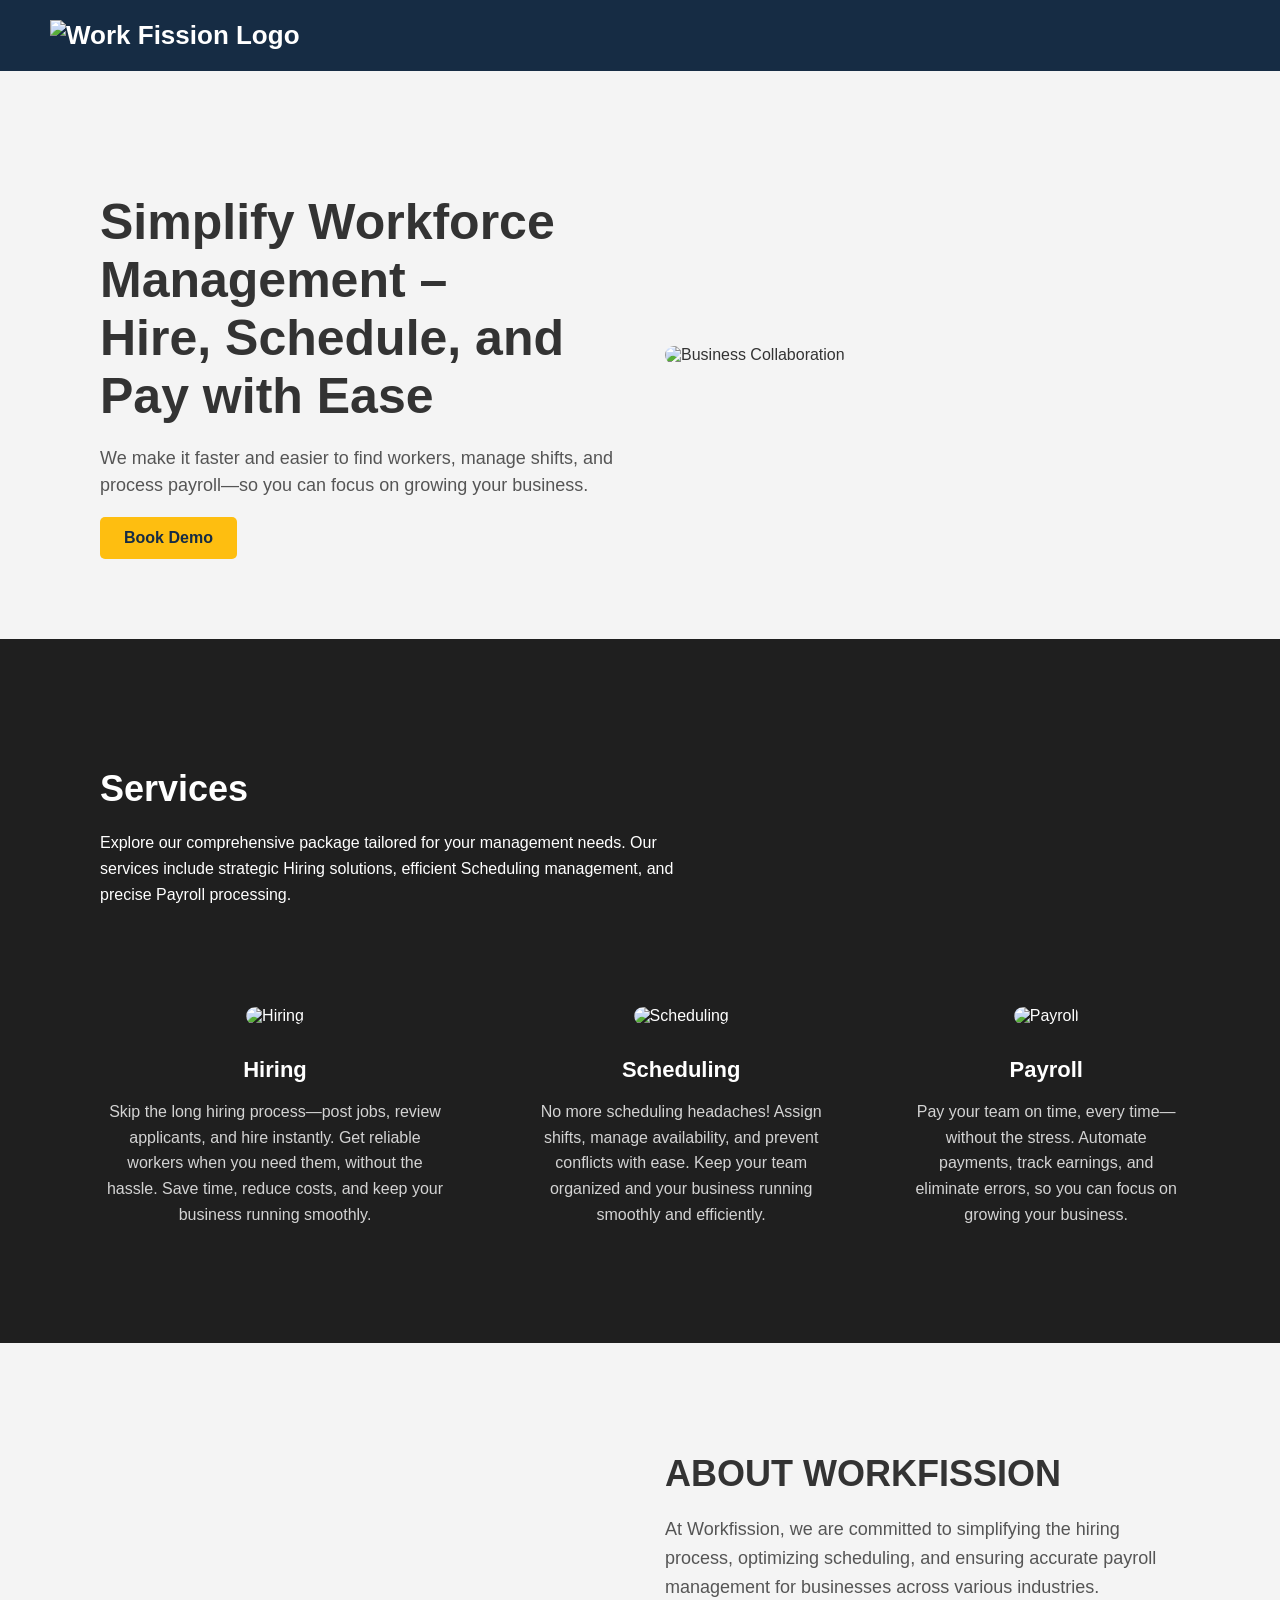
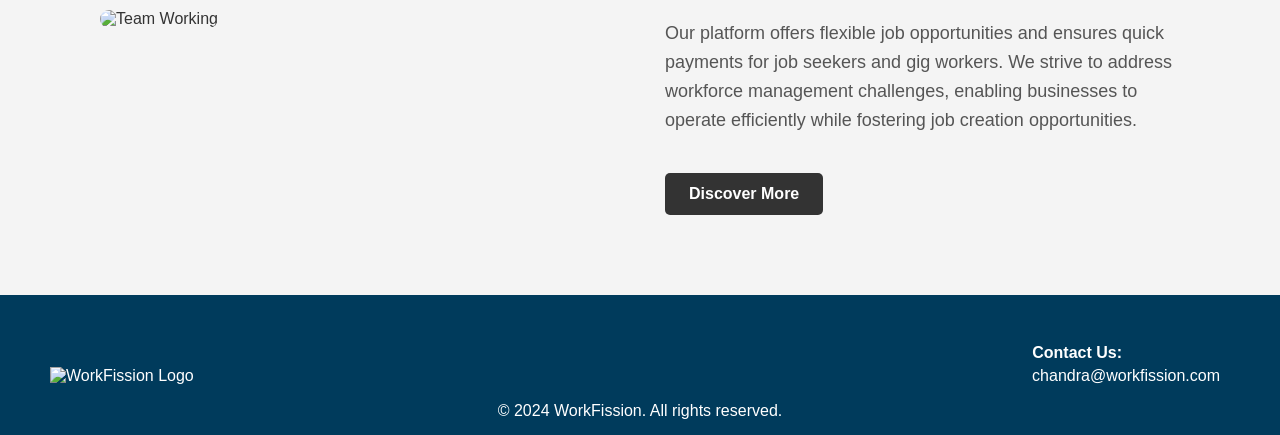
==== index.html @ 81dd07b9 "Rename webpage.html to index.html" ====
<!DOCTYPE html>
<html lang="en">
<head> 
  <meta charset="UTF-8">
  <meta name="viewport" content="width=device-width, initial-scale=1.0">
  <title>Workfission</title>
  <link rel="stylesheet" href="webpage.css">
</head>

<style>
    .services {
        display: block !important; /* Forces browser to render immediately */
    }
</style>

<body>
  <nav>
    <div class="logo">
        <img src="Images/Work Fission.svg" alt="Work Fission Logo" class="logo">

    </div>
  </nav>

  <!-- Hero Section -->
  <section class="hero">
    <div class="hero-text">
      <h1>Simplify Workforce Management –<br>Hire, Schedule, and Pay with Ease</h1>
      <p>We make it faster and easier to find workers, manage shifts, and process payroll—so you can focus on growing your business.</p>
      <button class="demo" id="bookDemoBtn">Book Demo</button>
    </div>

    <div class="hero-image">
      <img src="Images/business2.jpg" alt="Business Collaboration">
    </div>
  </section>

  <!-- Booking Modal (Initially Hidden) -->
  <div id="bookingModal" class="modal">
    <span class="close" id="closeModal">&times;</span>
    <div class="modal-content">
      <iframe id="bookingIframe" src="" width="100%" height="600" frameborder="0"></iframe>
    </div>
  </div>

  <!-- Services Section -->
  <section class="services fade-in">
    <div class="service-text">
      <h2 class="section-title">Services</h2>
      <p class="section-description">Explore our comprehensive package tailored for your management needs. Our services include strategic Hiring solutions, efficient Scheduling management, and precise Payroll processing.</p>
    </div>
    
    <div class="service-container">
      <div class="service">
        <img src="Images/hiring.jpg" alt="Hiring" loading="eager">
        <h3>Hiring</h3>
        <p>Skip the long hiring process—post jobs, review applicants, and hire instantly. Get reliable workers when you need them, without the hassle. Save time, reduce costs, and keep your business running smoothly.</p>
      </div>
      <div class="service">
        <img src="Images/scheduling.jpg" alt="Scheduling" loading="eager">
        <h3>Scheduling</h3>
        <p>No more scheduling headaches! Assign shifts, manage availability, and prevent conflicts with ease. Keep your team organized and your business running smoothly and efficiently.</p>
      </div>
      <div class="service">
        <img src="Images/payroll.jpg" alt="Payroll" loading="eager">
        <h3>Payroll</h3>
        <p>Pay your team on time, every time—without the stress. Automate payments, track earnings, and eliminate errors, so you can focus on growing your business.</p>
      </div>
    </div>
  </section>

  <!-- About Section -->
  <section class="about">
    <div class="about-image">
      <img src="Images/about2.jpg" alt="Team Working" loading="eager">
    </div>
    <div class="about-content">
      <h2>ABOUT WORKFISSION</h2>
      <p>At Workfission, we are committed to simplifying the hiring process, optimizing scheduling, and ensuring accurate payroll management for businesses across various industries.</p>
      <p>Our platform offers flexible job opportunities and ensures quick payments for job seekers and gig workers. We strive to address workforce management challenges, enabling businesses to operate efficiently while fostering job creation opportunities.</p>
      <button class="discover-btn" id="discoverMoreBtn">Discover More</button>
    </div>
  </section>

<footer class="footer">
    <div class="footer-left">
        <img src="Images/Work Fission.svg" alt="WorkFission Logo" class="footer-logo">
    </div>

    <div class="footer-center">
        <p>© 2024 WorkFission. All rights reserved.</p>
    </div>

    <div class="footer-right">
        <p><strong>Contact Us:</strong></p>
        <p><a href="mailto:yourname@workfission.com">chandra@workfission.com</a></p>
    </div>
</footer>

  <script src="webpage.js" defer></script>
</body>
</html>
---- webpage.css ----
/* General Styles */
body {
    font-family: Arial, sans-serif;
    margin: 0;
    padding: 0;
    background-color: #ffffff;
    color: #333;
  }
  
  /* Navbar */
  nav {
    display: flex;
    justify-content: space-between;
    align-items: center;
    padding: 20px 50px;
    background-color: #162C44;
    color: #ffffff;
  }
  
  .logo {
    font-size: 26px;
    font-weight: bold;
  }
  
.fade-in {
    opacity: 0;
    transform: translateY(10px); /* Slight movement */
    transition: opacity 0.4s ease-in, transform 0.4s ease-in; /* Faster fade-in */
}

.fade-in.visible {
    opacity: 1;
    transform: translateY(0);
}

  /* Hero Section */
  .hero {
    display: flex;
    align-items: center;
    justify-content: space-between;
    padding: 80px 100px;
    background-color: #F4F4F4;
    gap: 50px;
  }
  
  .hero-text {
    flex: 1;
  }
  
  .hero-text h1 {
    font-size: 50px;
    font-weight: bold;
    margin-bottom: 20px;
  }
  
  .hero-text p {
    font-size: 18px;
    color: #555;
    line-height: 1.5;
  }
  
  .demo {
    background-color: #FEBE10;
    color: #162C44;
    padding: 12px 24px;
    font-size: 16px;
    border: none;
    border-radius: 5px;
    cursor: pointer;
    font-weight: bold;
    transition: 0.3s ease;
  }
  
  .demo:hover {
    background-color: #E0A800;
  }
  
  /* Hero Image */
  .hero-image {
    flex: 1;
  }
  
  .hero-image img {
    width: 100%;
    border-radius: 10px;
  }
  
  /* Services Section */
  .services {
    padding: 100px 100px;
    background-color: #1F1F1F;
    color: #fff;
    display: flex;
    flex-direction: column;
    justify-content: flex-start;
  }
  
  .service-text {
    max-width: 600px;
    text-align: left;
    margin-bottom: 100px;
  }
  
  .section-title {
    font-size: 36px;
    font-weight: bold;
    margin-bottom: 20px;
  }
  
  .section-description {
    font-size: 16px;
    line-height: 1.6;
    margin-bottom: 40px;
  }
  
  .service-container {
    display: flex;
    justify-content: center;
    gap: 80px;
  }
  
  .service {
    text-align: center;
    max-width: 350px;
  }
  
  .service img {
    width: 100%;
    border-radius: 10px;
    margin-bottom: 10px;
  }
  
  .service h3 {
    font-size: 22px;
    margin-bottom: 5px;
  }
  
  .service p {
    font-size: 16px;
    color: #d3d3d3;
    line-height: 1.6;
  }
  
  /* About Section */
  .about {
    display: flex;
    align-items: center;
    justify-content: space-between;
    padding: 80px 100px;
    background-color: #F4F4F4;
    gap: 50px;
  }
  
  .about-image {
    flex: 1;
  }
  
  .about-image img {
    width: 100%;
    border-radius: 10px;
  }
  
  .about-content {
    flex: 1;
  }
  
  .about-content h2 {
    font-size: 36px;
    font-weight: bold;
    margin-bottom: 20px;
  }
  
  .about-content p {
    font-size: 18px;
    color: #555;
    line-height: 1.6;
  }
  
  .discover-btn {
    background-color: #333;
    color: #fff;
    padding: 12px 24px;
    font-size: 16px;
    border: none;
    border-radius: 5px;
    cursor: pointer;
    font-weight: bold;
    margin-top: 20px;
    transition: 0.3s ease;
  }
  
  .discover-btn:hover {
    background-color: #555;
  }
  
  .footer {
    display: flex;
    justify-content: space-between;
    align-items: flex-end;
    background-color: #003B5C; /* Dark background */
    color: white;
    padding: 20px 50px;
    flex-wrap: wrap;
    height: 100px;
}

.footer-left, .footer-center, .footer-right {
    flex: 1;
    
}

.footer-left {
    text-align: left;
    margin-bottom: 20px;
}


.footer-right {
    text-align: right;
    
}

.footer-right p {
  margin:  0; /* Ensures proper spacing for Contact Us */
}

.footer-right p:first-child {
  margin-bottom: 5px; /* Moves "Contact Us" slightly higher */
  margin-right: 108px;
}

.footer-right p:last-child {
  margin-bottom: 30px; /* Moves "Contact Us" slightly higher */
}


.footer-center {
  text-align: center;
  display: flex;
  align-items: flex-end;
  justify-content: center;
  height: 100%; /* Make sure it moves to the bottom */
}

.footer-center p {
  margin-bottom: -20px;
  padding-bottom: 15px; /* Moves © 2024 WorkFission downward */
}

.footer-logo {
    width: 200px; /* Adjust logo size */
    margin-bottom: 10px;
}

.footer a {
    color: white;
    text-decoration: none;
    margin: 0 10px;
}

.footer a:hover {
    text-decoration: underline;
}
  
/* Modal */
.modal {
    display: none;
    position: fixed;
    z-index: 1000;
    left: 0;
    top: 0;
    width: 100%;
    height: 100%;
    background-color: rgba(0, 0, 0, 0.8);
    align-items: center;
    justify-content: center;
}

.modal-content {
    background: #1F1F1F;
    padding: 20px;
    border-radius: 10px;
    width: 90%;
    max-width: 900px;
    height: 650px;
    text-align: center;
    display: flex;
    justify-content: center;
    align-items: center;
}
  
.modal-content iframe {
    width: 100%;
    height: 100%;
    border: none;
}

/* Close Button */
.close {
    position: absolute;
    top: 20px;
    right: 20px;
    font-size: 24px;
    cursor: pointer;
    color: white;
    background: rgba(255, 255, 255, 0.15);
    border-radius: 50%;
    width: 40px;
    height: 40px;
    display: flex;
    align-items: center;
    justify-content: center;
    transition: 0.3s;
    font-weight: bold;
    border: none;
}

.close:hover {
    background: rgba(255, 255, 255, 0.3);
}

@keyframes highlightEffect {
    0% {
        transform: scale(1);
        background-color: #E0A800;
    }
    50% {
        transform: scale(1.2);
        background-color: #FFD700;
    }
    100% {
        transform: scale(1);
        background-color: #FEBE10;
    }
}

.highlight {
    animation: highlightEffect 0.8s ease-in-out;
}
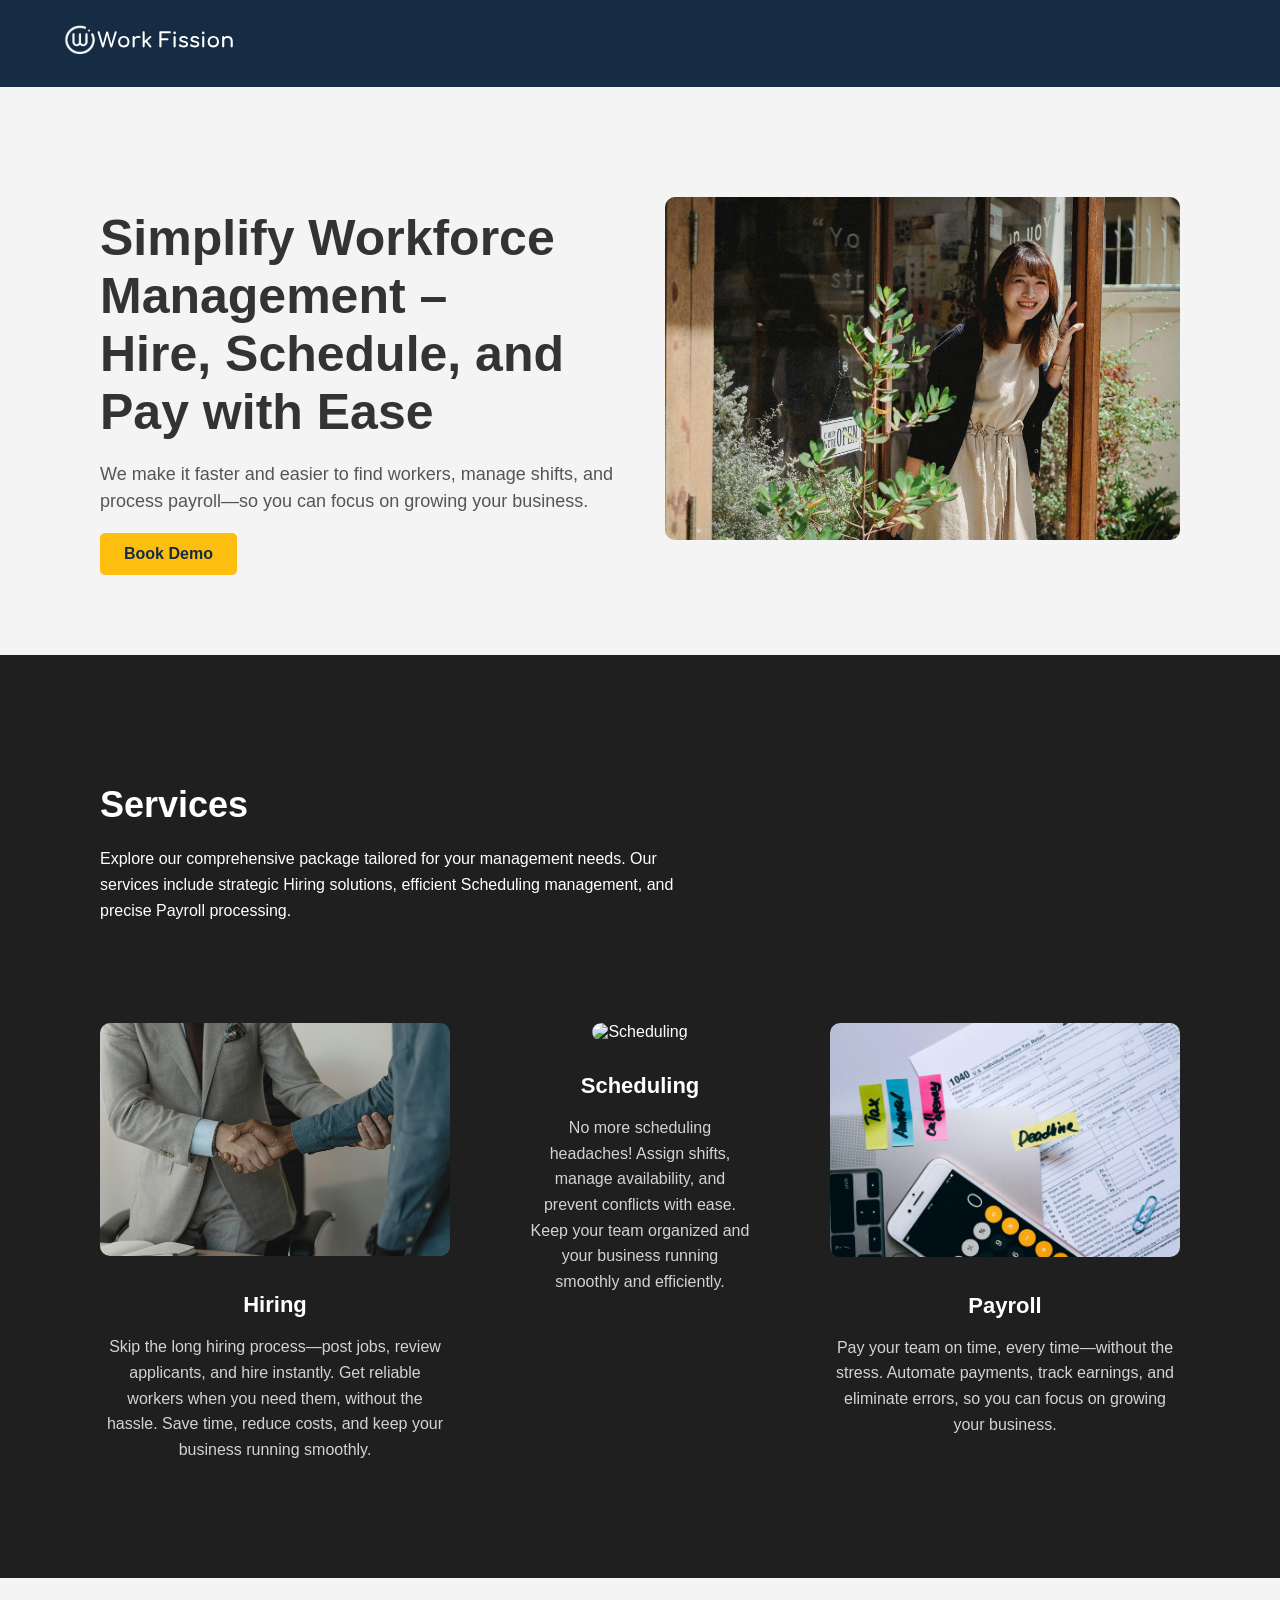
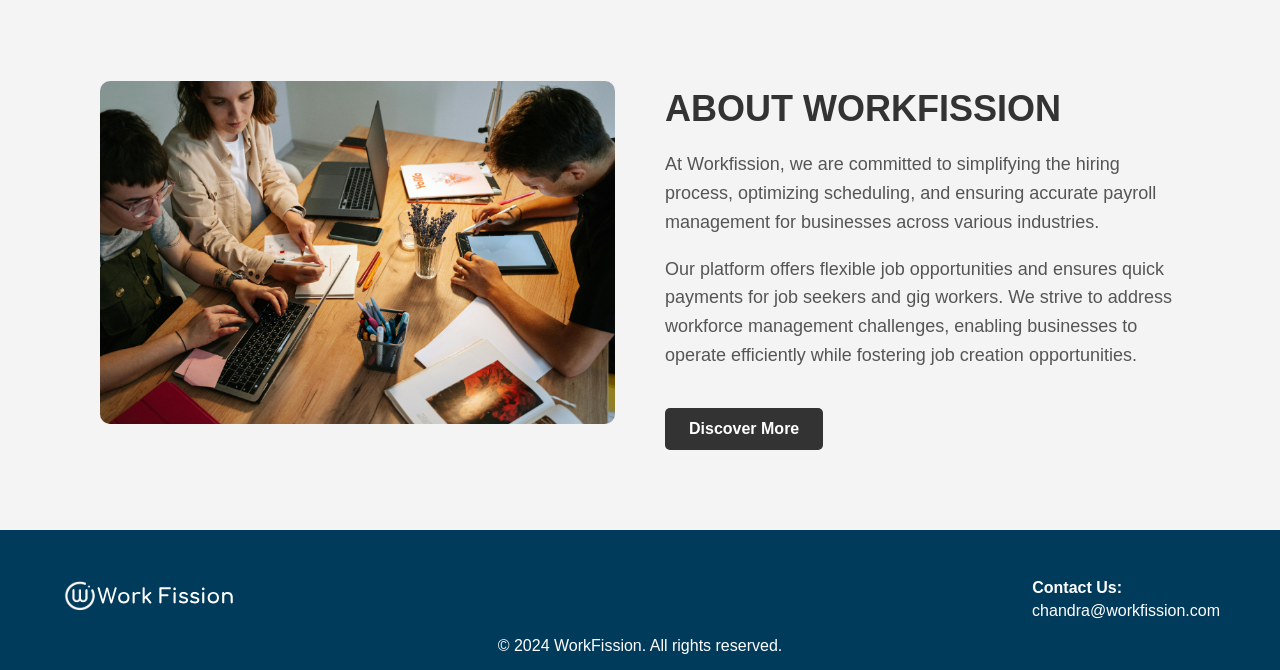
==== commit 202615f5: "Update index.html" ====
--- a/index.html
+++ b/index.html
@@ -16,7 +16,7 @@
 <body>
   <nav>
     <div class="logo">
-        <img src="Images/Work Fission.svg" alt="Work Fission Logo" class="logo">
+        <img src="Work Fission.svg" alt="Work Fission Logo" class="logo">
 
     </div>
   </nav>
@@ -30,7 +30,7 @@
     </div>
 
     <div class="hero-image">
-      <img src="Images/business2.jpg" alt="Business Collaboration">
+      <img src="business2.jpg" alt="Business Collaboration">
     </div>
   </section>
 
@@ -51,17 +51,17 @@
     
     <div class="service-container">
       <div class="service">
-        <img src="Images/hiring.jpg" alt="Hiring" loading="eager">
+        <img src="hiring.jpg" alt="Hiring" loading="eager">
         <h3>Hiring</h3>
         <p>Skip the long hiring process—post jobs, review applicants, and hire instantly. Get reliable workers when you need them, without the hassle. Save time, reduce costs, and keep your business running smoothly.</p>
       </div>
       <div class="service">
-        <img src="Images/scheduling.jpg" alt="Scheduling" loading="eager">
+        <img src="scheduling.jpg" alt="Scheduling" loading="eager">
         <h3>Scheduling</h3>
         <p>No more scheduling headaches! Assign shifts, manage availability, and prevent conflicts with ease. Keep your team organized and your business running smoothly and efficiently.</p>
       </div>
       <div class="service">
-        <img src="Images/payroll.jpg" alt="Payroll" loading="eager">
+        <img src="payroll.jpg" alt="Payroll" loading="eager">
         <h3>Payroll</h3>
         <p>Pay your team on time, every time—without the stress. Automate payments, track earnings, and eliminate errors, so you can focus on growing your business.</p>
       </div>
@@ -71,7 +71,7 @@
   <!-- About Section -->
   <section class="about">
     <div class="about-image">
-      <img src="Images/about2.jpg" alt="Team Working" loading="eager">
+      <img src="about2.jpg" alt="Team Working" loading="eager">
     </div>
     <div class="about-content">
       <h2>ABOUT WORKFISSION</h2>
@@ -83,7 +83,7 @@
 
 <footer class="footer">
     <div class="footer-left">
-        <img src="Images/Work Fission.svg" alt="WorkFission Logo" class="footer-logo">
+        <img src="Work Fission.svg" alt="WorkFission Logo" class="footer-logo">
     </div>
 
     <div class="footer-center">
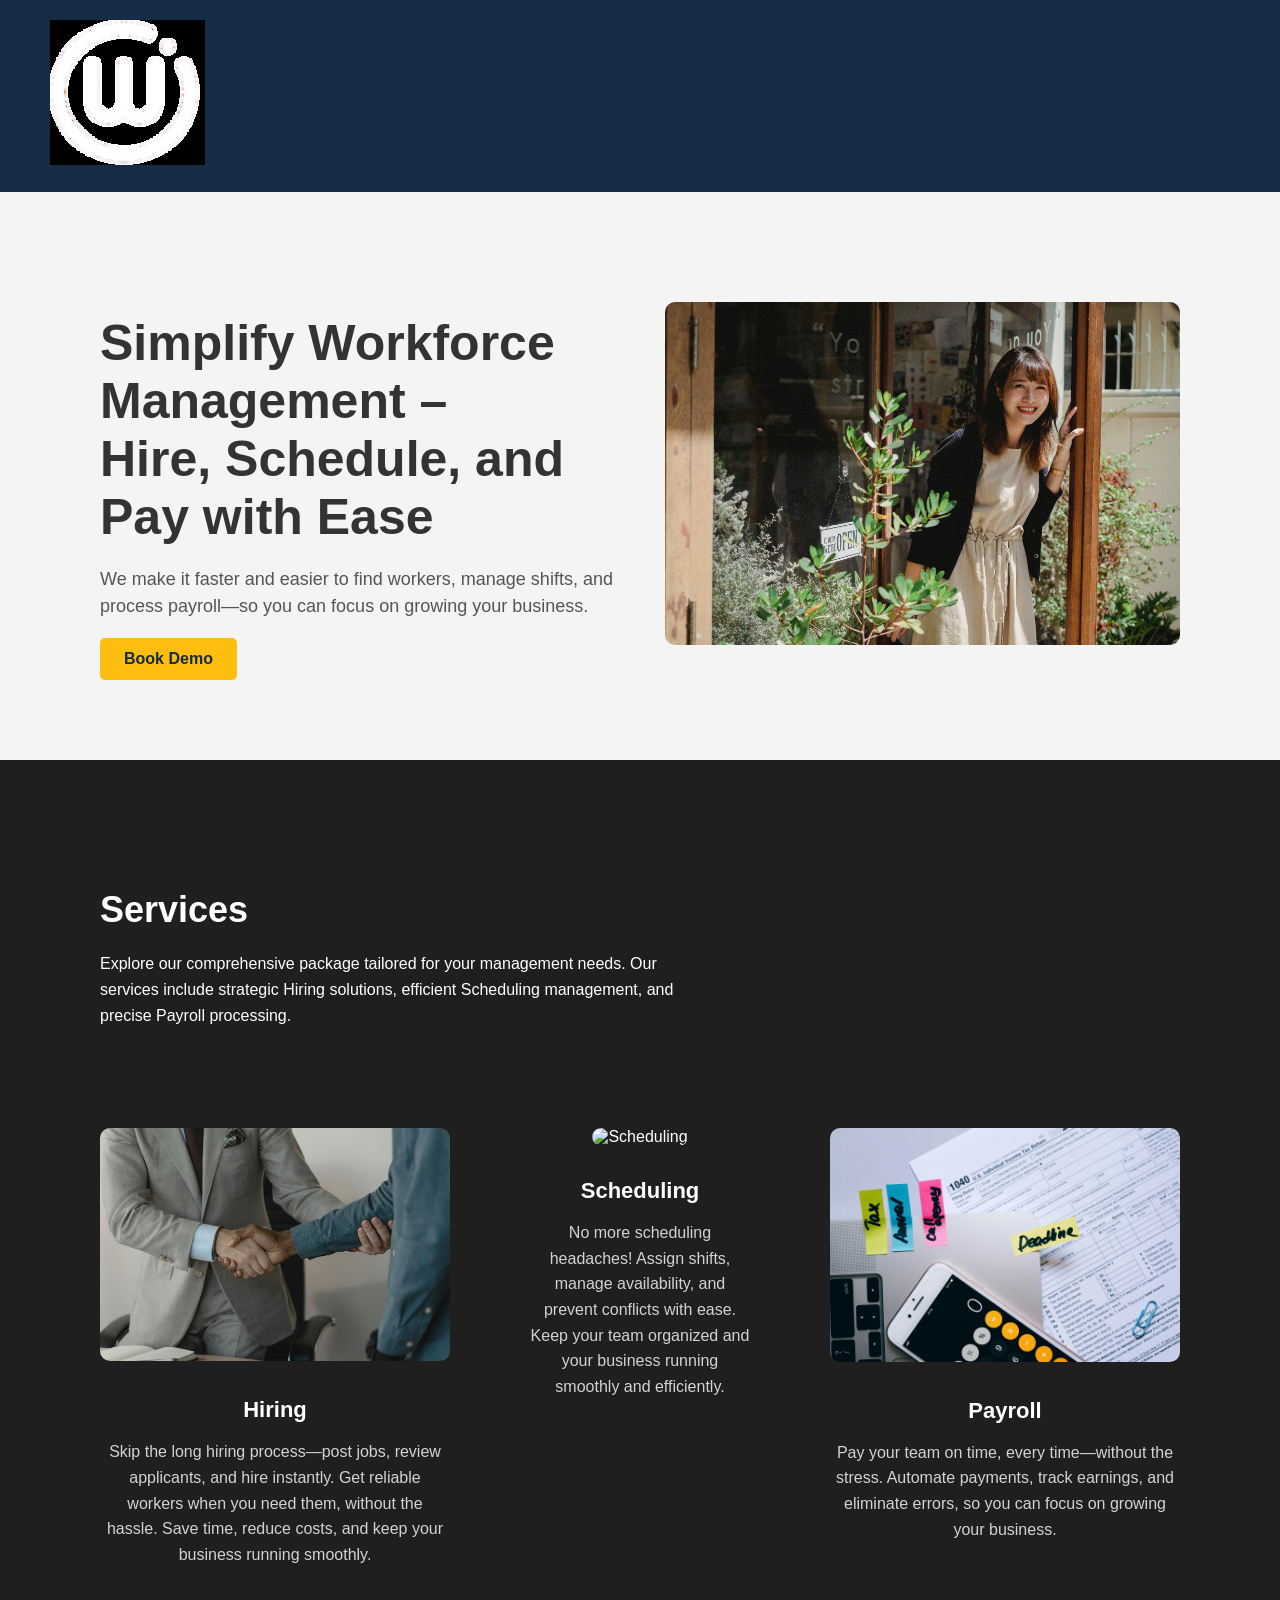
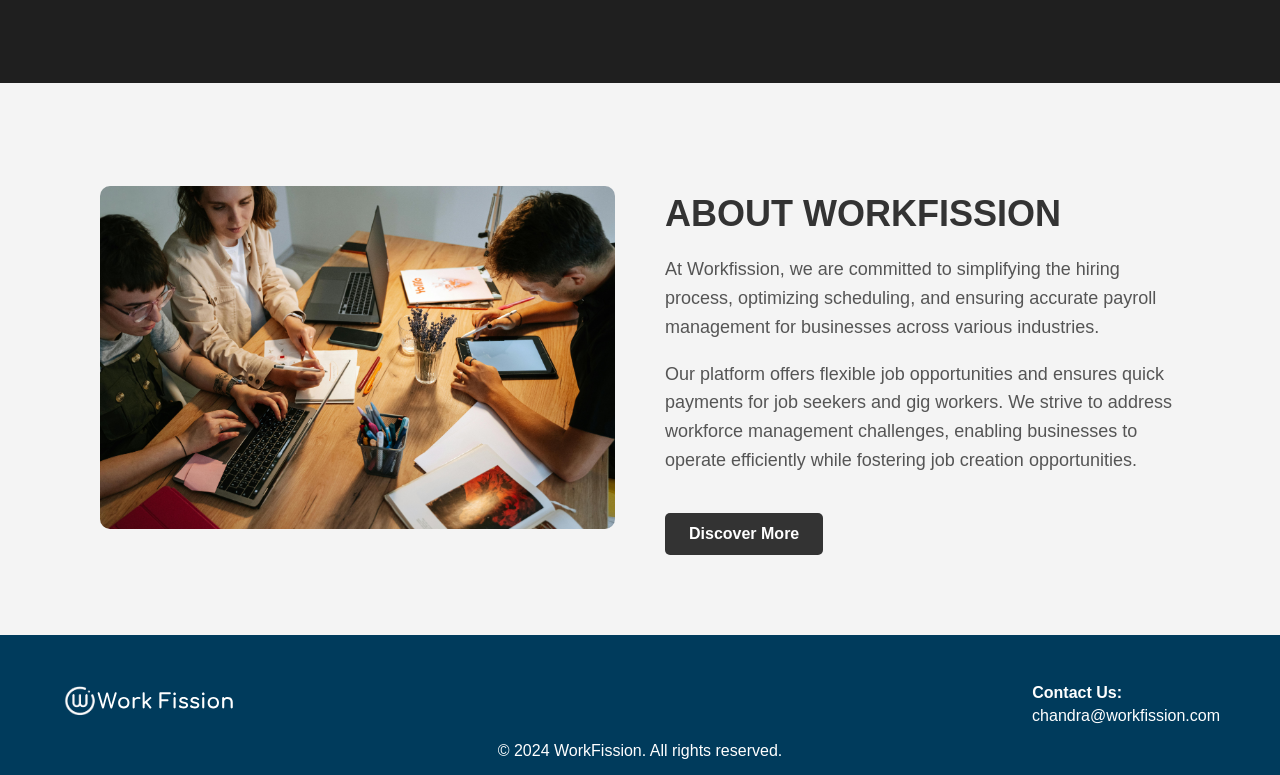
==== commit dadb0cbf: "Update index.html" ====
--- a/index.html
+++ b/index.html
@@ -16,7 +16,7 @@
 <body>
   <nav>
     <div class="logo">
-        <img src="Work Fission.svg" alt="Work Fission Logo" class="logo">
+        <img src="[data-uri]" alt="Work Fission Logo" class="logo">
 
     </div>
   </nav>
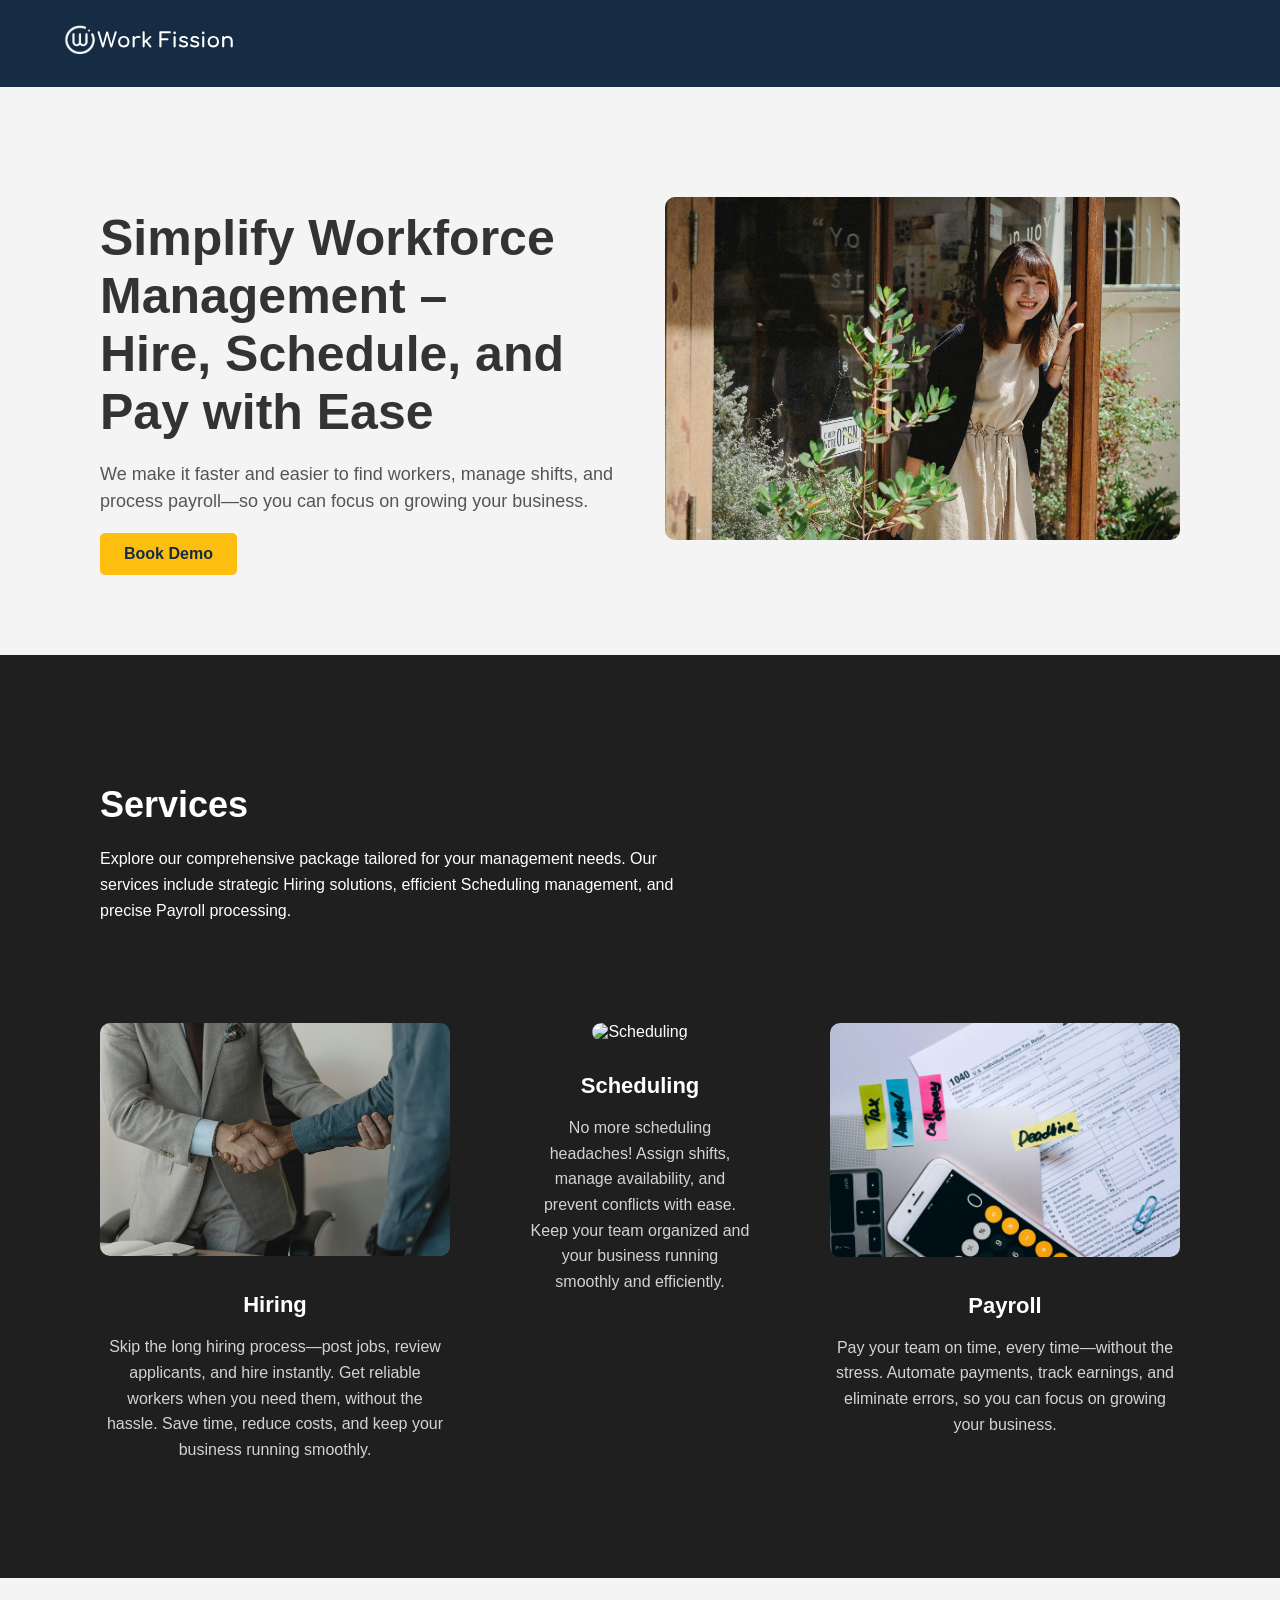
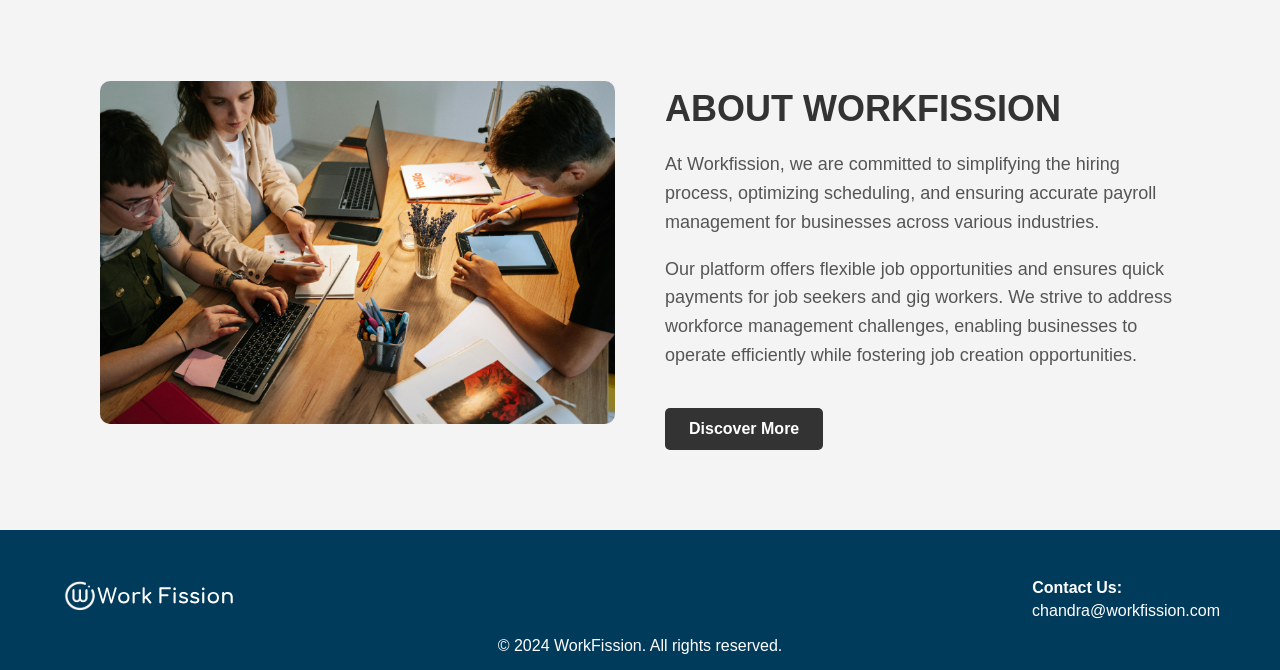
==== commit 2e00fe3b: "Update index.html" ====
--- a/index.html
+++ b/index.html
@@ -16,8 +16,7 @@
 <body>
   <nav>
     <div class="logo">
-        <img src="[data-uri]" alt="Work Fission Logo" class="logo">
-
+        <img src="Work Fission.svg" alt="Work Fission Logo" class="logo">
     </div>
   </nav>
 
